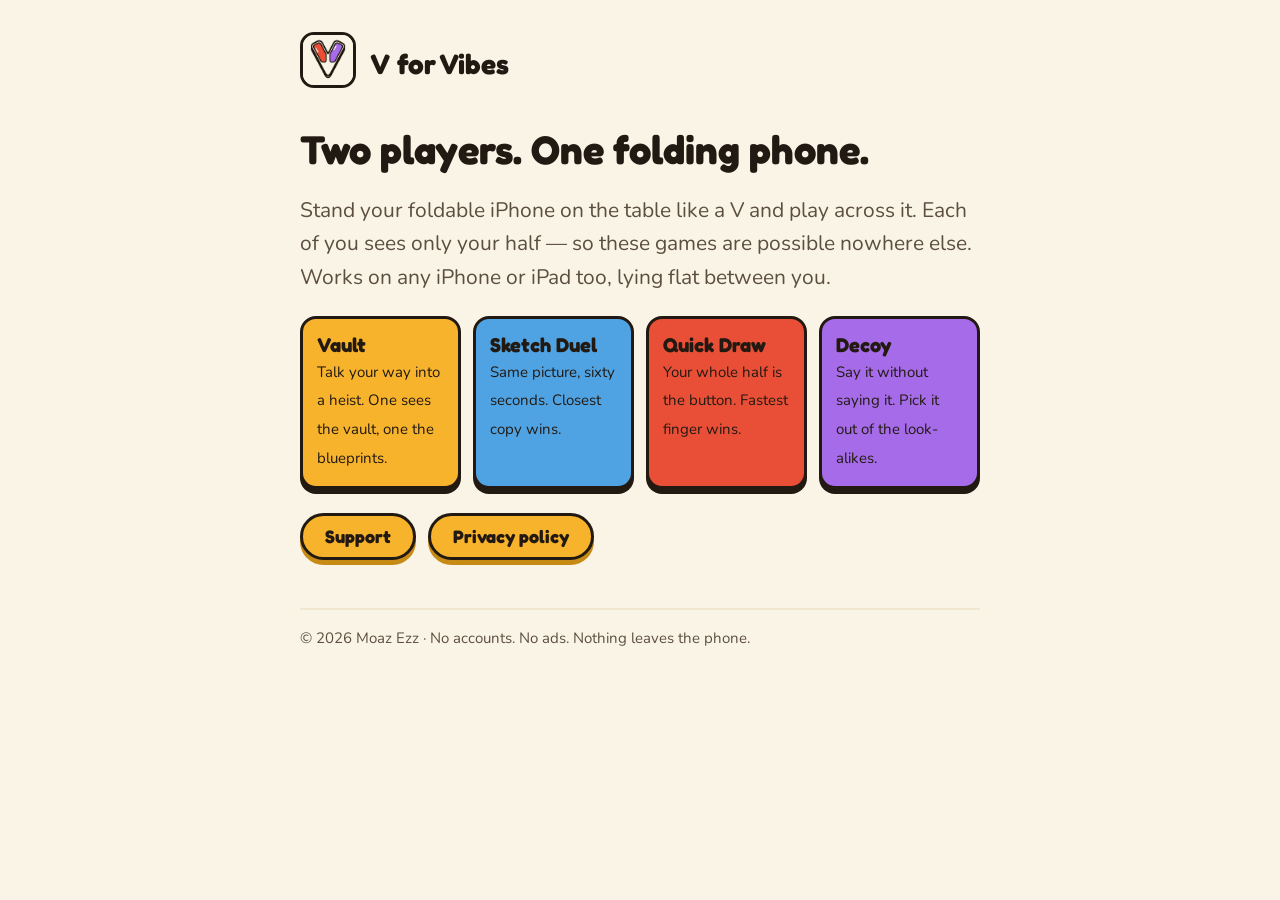
==== index.html @ 6b3d6f0d "Add V for Vibes support and privacy pages" ====
<!doctype html>
<html lang="en">
<head>
  <meta charset="utf-8">
  <meta name="viewport" content="width=device-width, initial-scale=1">
  <title>V for Vibes</title>
  <meta name="description" content="Two players, one folding phone. Four games for the table.">
  <link rel="icon" href="icon.png">
  <link rel="preconnect" href="https://fonts.googleapis.com">
  <link rel="preconnect" href="https://fonts.gstatic.com" crossorigin>
  <link href="https://fonts.googleapis.com/css2?family=Fredoka:wght@700&family=Nunito:wght@600;800&display=swap" rel="stylesheet">
  <link rel="stylesheet" href="style.css">
</head>
<body>
<main>
  <header>
    <a href="./"><img src="icon.png" alt=""></a>
    <a href="./" class="name">V for Vibes</a>
  </header>

  <h1>Two players. One folding phone.</h1>
  <p class="lede">Stand your foldable iPhone on the table like a V and play across it. Each of you
    sees only your half — so these games are possible nowhere else. Works on any iPhone or iPad
    too, lying flat between you.</p>

  <div class="games">
    <div class="game vault"><b>Vault</b><span>Talk your way into a heist. One sees the vault, one the blueprints.</span></div>
    <div class="game sketch"><b>Sketch Duel</b><span>Same picture, sixty seconds. Closest copy wins.</span></div>
    <div class="game quickdraw"><b>Quick Draw</b><span>Your whole half is the button. Fastest finger wins.</span></div>
    <div class="game decoy"><b>Decoy</b><span>Say it without saying it. Pick it out of the look-alikes.</span></div>
  </div>

  <nav>
    <a class="button" href="support.html">Support</a>
    <a class="button" href="privacy.html">Privacy policy</a>
  </nav>

  <footer>© 2026 Moaz Ezz · No accounts. No ads. Nothing leaves the phone.</footer>
</main>
</body>
</html>
---- style.css ----
/* V for Vibes — Bright Arcade (docs/FLOWS.md §9): paper, ink, one accent per game. */
:root {
  --paper: #FAF4E6;
  --paper-deep: #F1E6CF;
  --ink: #221A12;
  --ink-soft: #5C4F40;
  --vault: #F7B32B;
  --vault-down: #C68A15;
  --quickdraw: #E94F37;
  --sketch: #4FA3E3;
  --decoy: #A66BE8;
}

* { box-sizing: border-box; }

body {
  margin: 0;
  background: var(--paper);
  color: var(--ink);
  font: 18px/1.6 "Nunito", system-ui, -apple-system, sans-serif;
}

main { max-width: 720px; margin: 0 auto; padding: 32px 20px 64px; }

header { display: flex; align-items: center; gap: 14px; margin-bottom: 28px; }
header img { width: 56px; height: 56px; border-radius: 14px; border: 3px solid var(--ink); }
header a { color: inherit; text-decoration: none; }
header .name { font: 700 28px/1 "Fredoka", system-ui, sans-serif; }

h1, h2, h3 { font-family: "Fredoka", system-ui, sans-serif; line-height: 1.2; }
h1 { font-size: 40px; margin: 8px 0 12px; }
h2 { font-size: 26px; margin: 36px 0 8px; }
h3 { font-size: 20px; margin: 24px 0 4px; }

a { color: var(--ink); text-decoration-thickness: 2px; text-underline-offset: 3px; }

.lede { font-size: 21px; color: var(--ink-soft); }
.updated { color: var(--ink-soft); font-size: 15px; }

.card {
  background: var(--paper-deep);
  border: 3px solid var(--ink);
  border-radius: 18px;
  padding: 18px 20px;
  margin: 18px 0;
}

.games { display: grid; grid-template-columns: repeat(auto-fit, minmax(150px, 1fr)); gap: 12px; margin: 20px 0; }
.game {
  border: 3px solid var(--ink);
  border-radius: 16px;
  padding: 14px;
  box-shadow: 0 5px 0 var(--ink);
}
.game b { display: block; font: 700 20px/1.2 "Fredoka", system-ui, sans-serif; }
.game span { font-size: 15px; }
.vault { background: var(--vault); }
.quickdraw { background: var(--quickdraw); }
.sketch { background: var(--sketch); }
.decoy { background: var(--decoy); }

.button {
  display: inline-block;
  background: var(--vault);
  border: 3px solid var(--ink);
  border-radius: 999px;
  padding: 10px 22px;
  font: 700 18px/1.2 "Fredoka", system-ui, sans-serif;
  text-decoration: none;
  box-shadow: 0 5px 0 var(--vault-down);
}

nav { display: flex; flex-wrap: wrap; gap: 12px; margin: 24px 0; }

footer { margin-top: 48px; padding-top: 16px; border-top: 2px solid var(--paper-deep); color: var(--ink-soft); font-size: 15px; }
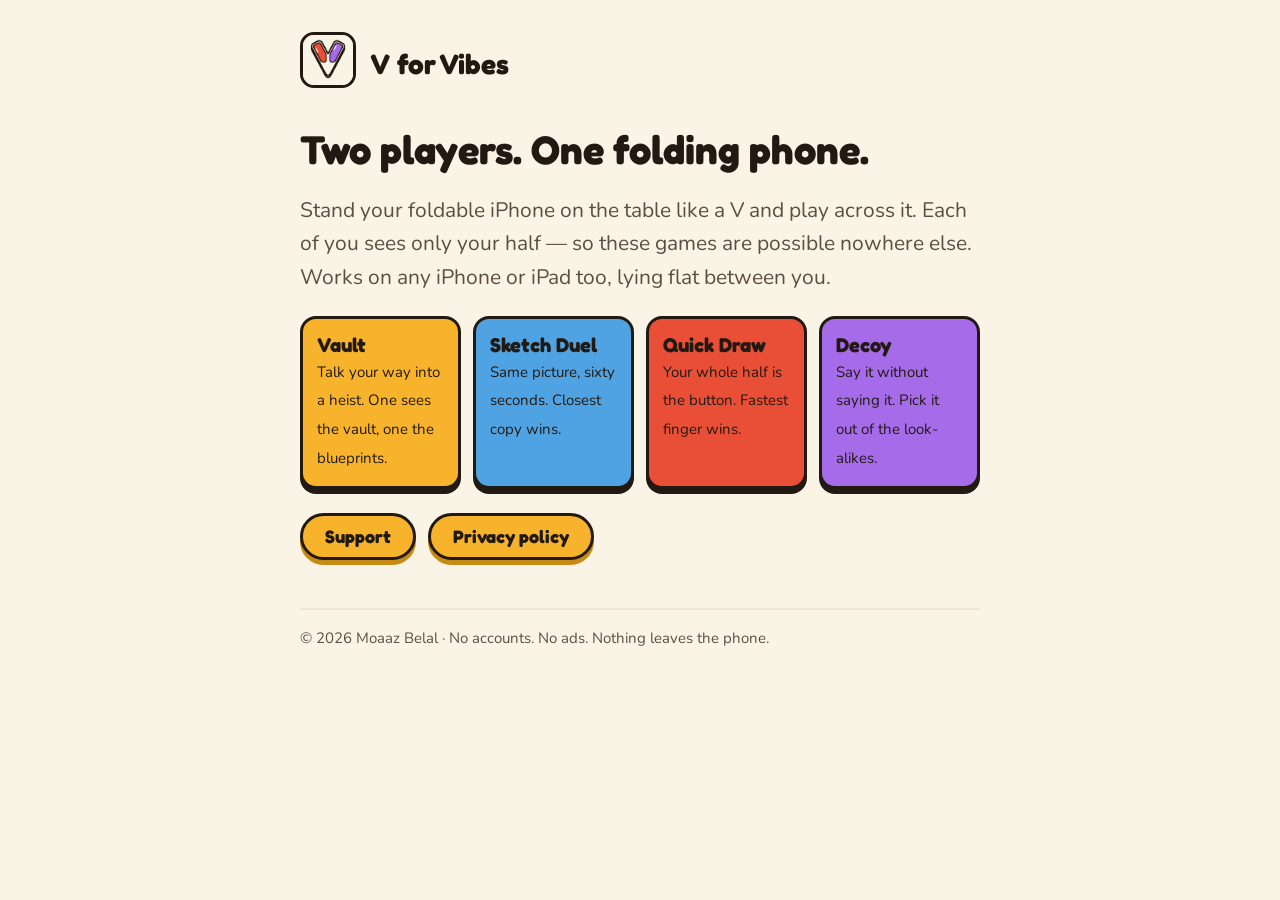
==== commit d70c03a9: "Update the developer's legal name to Moaaz Belal" ====
--- a/index.html
+++ b/index.html
@@ -35,7 +35,7 @@
     <a class="button" href="privacy.html">Privacy policy</a>
   </nav>
 
-  <footer>© 2026 Moaz Ezz · No accounts. No ads. Nothing leaves the phone.</footer>
+  <footer>© 2026 Moaaz Belal · No accounts. No ads. Nothing leaves the phone.</footer>
 </main>
 </body>
 </html>
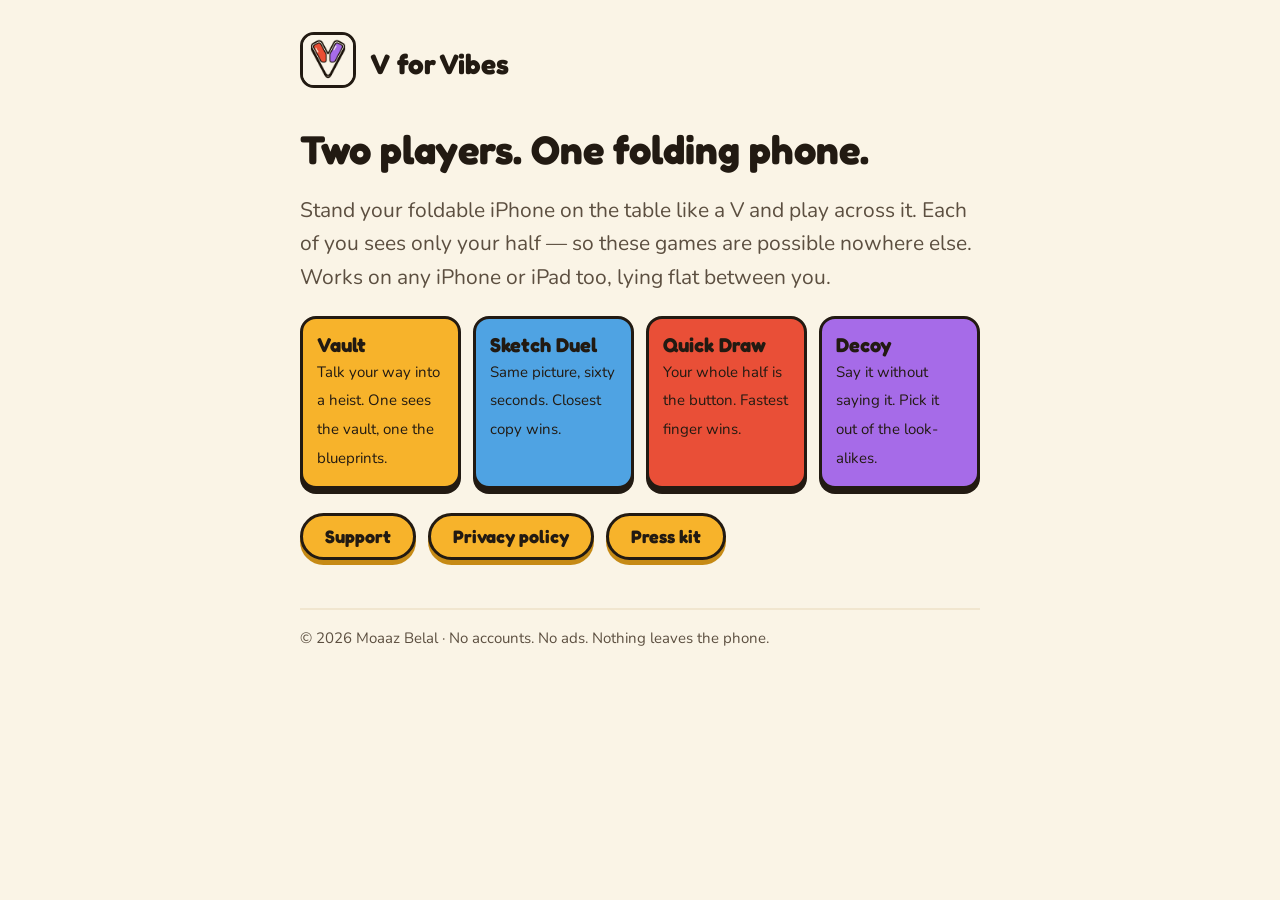
==== commit bfb72138: "Add files via upload" ====
--- a/index.html
+++ b/index.html
@@ -33,6 +33,7 @@
   <nav>
     <a class="button" href="support.html">Support</a>
     <a class="button" href="privacy.html">Privacy policy</a>
+    <a class="button" href="press.html">Press kit</a>
   </nav>
 
   <footer>© 2026 Moaaz Belal · No accounts. No ads. Nothing leaves the phone.</footer>
